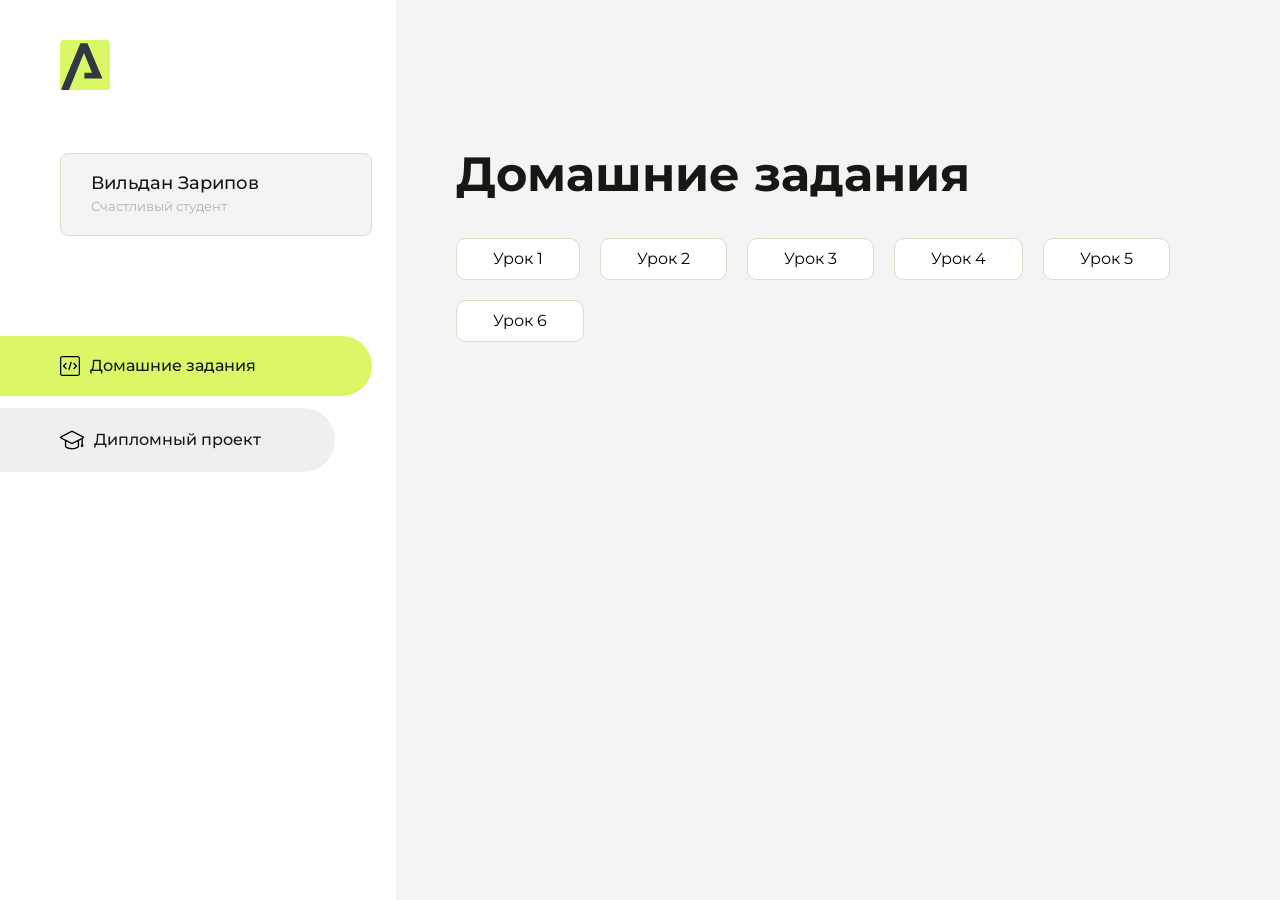
==== index.html @ 75080d0e "Update index.html" ====
<!DOCTYPE html>
<html lang="en">
<head>
    <meta charset="UTF-8">
    <meta name="viewport" content="width=device-width, initial-scale=1.0">
    <title>Домашняя работа</title>
    <link rel="shortcut icon" href="src/logo.ico" type="image/x-icon">
    <link rel="preconnect" href="https://fonts.googleapis.com">
    <link rel="preconnect" href="https://fonts.gstatic.com" crossorigin>
    <link href="https://fonts.googleapis.com/css2?family=Montserrat:wght@400;500;700&family=Rubik:wght@500&display=swap"
          rel="stylesheet">
    <link rel="stylesheet" href="src/style.css">
</head>
<body id="body">
<div class="overlay" id="overlay"></div>
<div class="layout">
    <div class="burger" id="burger">
        <svg viewBox="0 0 24 24" fill="none" xmlns="http://www.w3.org/2000/svg">
            <g id="SVGRepo_bgCarrier" stroke-width="0"></g>
            <g id="SVGRepo_tracerCarrier" stroke-linecap="round" stroke-linejoin="round"></g>
            <g id="SVGRepo_iconCarrier">
                <path d="M4 18L20 18" stroke="#DAF765" stroke-width="2" stroke-linecap="round"></path>
                <path d="M4 12L20 12" stroke="#DAF765" stroke-width="2" stroke-linecap="round"></path>
                <path d="M4 6L20 6" stroke="#DAF765" stroke-width="2" stroke-linecap="round"></path>
            </g>
        </svg>
    </div>
    <aside class="sidebar" id="sidebar">
        <div class="sidebar__inner">
            <div class="logo">
                <svg width="50" height="50" viewBox="0 0 50 50" fill="none" xmlns="http://www.w3.org/2000/svg">
                    <g clip-path="url(#clip0_513_74730)">
                        <path d="M46.17 -0.257004H3.83C1.57281 -0.257004 -0.257 1.57281 -0.257 3.83V46.17C-0.257 48.4272 1.57281 50.257 3.83 50.257H46.17C48.4272 50.257 50.257 48.4272 50.257 46.17V3.83C50.257 1.57281 48.4272 -0.257004 46.17 -0.257004Z"
                              fill="#DAF765"/>
                        <path d="M24.375 38.4H42.461L27.441 3.1585H20.4355C20.4355 3.1585 6.7895 35.881 1.1945 49.294C2.015 50.0275 3.0945 50.257 3.6945 50.257H8.8445L23.954 13.07L32.0465 32.8285H24.375V38.4Z"
                              fill="#323843"/>
                    </g>
                    <defs>
                        <clipPath id="clip0_513_74730">
                            <rect width="50" height="50" fill="white"/>
                        </clipPath>
                    </defs>
                </svg>
            </div>
            <div class="sidebar__user">
                <div class="sidebar__name">Вильдан Зарипов</div>
                <div class="sidebar__text">Счастливый студент</div>
            </div>
            <div class="sidebar__tabs">
                <div class="sidebar__item">
                    <button class="sidebar__button active" id="tasks">
                        <svg xmlns="http://www.w3.org/2000/svg" width="20" height="20" viewBox="0 0 20 20" fill="none">
                            <g clip-path="url(#clip0_704_74543)">
                                <path d="M17.7083 20H2.29167C1.0275 20 0 18.9725 0 17.7083V2.29167C0 1.0275 1.0275 0 2.29167 0H17.7083C18.9725 0 20 1.0275 20 2.29167V17.7083C20 18.9725 18.9725 20 17.7083 20ZM2.29167 1.25C1.7175 1.25 1.25 1.7175 1.25 2.29167V17.7083C1.25 18.2825 1.7175 18.75 2.29167 18.75H17.7083C18.2825 18.75 18.75 18.2825 18.75 17.7083V2.29167C18.75 1.7175 18.2825 1.25 17.7083 1.25H2.29167Z"
                                      fill="black"/>
                                <path d="M6.04167 13.125C5.88167 13.125 5.72167 13.0642 5.6 12.9417L3.1 10.4417C2.85583 10.1975 2.85583 9.80167 3.1 9.5575L5.6 7.0575C5.84417 6.81333 6.24 6.81333 6.48417 7.0575C6.72833 7.30167 6.72833 7.6975 6.48417 7.94167L4.42583 10L6.48417 12.0583C6.72833 12.3025 6.72833 12.6983 6.48417 12.9425C6.36167 13.0642 6.20167 13.125 6.04167 13.125Z"
                                      fill="black"/>
                                <path d="M8.95833 14.1667C8.9 14.1667 8.84 14.1583 8.78167 14.1417C8.45083 14.0442 8.26083 13.6967 8.35833 13.3658L10.4417 6.28251C10.5392 5.95084 10.8892 5.76417 11.2175 5.85917C11.5483 5.95667 11.7383 6.30417 11.6408 6.63501L9.5575 13.7183C9.47833 13.9908 9.22833 14.1667 8.95833 14.1667Z"
                                      fill="black"/>
                                <path d="M13.9583 13.125C13.7983 13.125 13.6383 13.0642 13.5167 12.9417C13.2725 12.6975 13.2725 12.3017 13.5167 12.0575L15.575 9.99916L13.5167 7.94083C13.2725 7.69666 13.2725 7.30083 13.5167 7.05666C13.7608 6.81249 14.1567 6.81249 14.4008 7.05666L16.9008 9.55666C17.145 9.80083 17.145 10.1967 16.9008 10.4408L14.4008 12.9408C14.2783 13.0642 14.1183 13.125 13.9583 13.125Z"
                                      fill="black"/>
                            </g>
                            <defs>
                                <clipPath id="clip0_704_74543">
                                    <rect width="20" height="20" fill="white"/>
                                </clipPath>
                            </defs>
                        </svg>
                        <span>Домашние задания</span></button>
                </div>
                <div class="sidebar__item">
                    <button class="sidebar__button" id="diplom">
                        <svg xmlns="http://www.w3.org/2000/svg" width="24" height="24" viewBox="0 0 24 24" fill="none">
                            <g clip-path="url(#clip0_704_74553)">
                                <path d="M23.2628 10.5971C23.7176 10.365 24 9.90375 24 9.39337C24 8.883 23.7176 8.42175 23.2628 8.18962L12.6135 2.75362C12.2291 2.55824 11.7705 2.55787 11.3854 2.75399L0.736875 8.19C0.282375 8.42175 0 8.883 0 9.39337C0 9.90375 0.282375 10.365 0.736875 10.5971L4.89038 12.7177V18.2074C4.89038 19.8154 8.412 21.393 12 21.393C15.5884 21.393 19.1096 19.815 19.1096 18.2074V12.7174L21.4609 11.517V15.8017L20.901 17.2305C20.7409 17.6389 20.7934 18.0994 21.0405 18.4616C21.2876 18.8246 21.6979 19.041 22.1366 19.041C22.5754 19.041 22.9852 18.8246 23.2324 18.462C23.4795 18.099 23.532 17.6385 23.3719 17.2301L22.8124 15.8021V10.827L23.2628 10.5971ZM17.7623 18.1721C17.6198 18.6375 15.3491 20.0419 12 20.0419C8.65088 20.0419 6.38025 18.6375 6.2415 18.2074V12.3037L6.23887 12.3019C6.23812 12.057 6.1065 11.8207 5.87325 11.7019L1.3515 9.39337L12 3.95737L22.6489 9.39337L12 14.8294L5.87325 11.7019C5.54063 11.5331 4.6695 11.6674 4.5 12C4.33012 12.3322 4.55813 12.5479 4.89038 12.7177L11.3857 16.0331C11.5781 16.1314 11.7889 16.1805 12 16.1805C12.2107 16.1805 12.4222 16.1314 12.6146 16.0331L17.7593 13.407L17.7623 18.1721Z"
                                      fill="black"/>
                            </g>
                            <defs>
                                <clipPath id="clip0_704_74553">
                                    <rect width="24" height="24" fill="white"/>
                                </clipPath>
                            </defs>
                        </svg>
                        <span>Дипломный проект</span></button>
                </div>
            </div>
        </div>

    </aside>
    <div class="content">
        <div class="container">
            <div class="content__block" id="tasksBlock">
                <div class="content__title">Домашние задания</div>
                <ul class="content__list">
                    <li class="content__list-item">
                        <a href="HelloArokenR
                            u/index.html">Урок 1</a>
                    </li>
                    <li class="content__list-item">
                        <a href="Lesson2/index.html">Урок 2</a>
                    </li>
                    <li class="content__list-item">
                        <a href="Домашка/Calendar.html">Урок 3</a>
                    </li>

                    <li class="content__list-item">
                        <a href="HW/Form.html">Урок 4</a>
                    </li>

                     <li class="content__list-item">
                        <a href="HW/gym.html">Урок 5</a>
                    </li>
                     <li class="content__list-item">
                        <a href="flexbox/flex.html">Урок 6</a>
                    </li>
                    
                </ul>
            </div>
            <div class="content__block hidden" id="diplomBlock">
                <div class="content__title">Дипломный проект</div>
                <div class="content__list-diplom">
                    <a href="ПАПКА-С-НОМЕРОМ-УРОКА">Ссылка на ДЗ</a>
                </div>
                <div class="content__decor">
                    <div class="content__decor-text">Давай проверим, чему ты научился!</div>
                    <div class="content__decor-img">
                        <img src="src/decor.png" alt="decor">
                    </div>
                </div>
            </div>
        </div>
    </div>
</div>
<script src="src/index.js"></script>
</body>
</html>
---- src/style.css ----
*{padding: 0;margin: 0;border: 0;}
*,*:before,*:after{-webkit-box-sizing: border-box;box-sizing: border-box;}
:focus,:active{outline: none;}
a:focus,a:active{outline: none;}
nav,footer,header,aside{display: block;}
html,body{
    height:100%;width:100%;
    font-size:100%;line-height:1;-ms-text-size-adjust:100%;-moz-text-size-adjust:100%;-webkit-text-size-adjust:100%;}
input,button,textarea{font-family:inherit;}
input::-ms-clear{display: none;}
button{cursor: pointer;}
button::-moz-focus-inner{padding:0;border:0;}
a,a:visited{text-decoration: none;}
a:hover{text-decoration: none;}
ul li{list-style: none;}
img{vertical-align: top;}
h1,h2,h3,h4,h5,h6{font-size:inherit;font-weight: inherit;}
a{color:inherit;}



body {
    font-family: "Montserrat",SansSerif;
    color: black;
}

body.overflow {
    overflow: hidden;
}



.layout {
    display: -webkit-box;
    display: -ms-flexbox;
    display: flex;
    min-height: 100vh;
}

.sidebar {
    padding: 40px 24px 40px 0;
    -ms-flex-negative: 0;
    flex-shrink: 0;
    background-color: white;
}



.content {
    -webkit-box-flex: 1;
    -ms-flex-positive: 1;
    flex-grow: 1;
    background-color: #F4F4F4;
}

.container {
    display: -webkit-box;
    display: -ms-flexbox;
    display: flex;
    -webkit-box-orient: vertical;
    -webkit-box-direction: normal;
    -ms-flex-direction: column;
    flex-direction: column;
    -webkit-box-pack: center;
    -ms-flex-pack: center;
    justify-content: center;
    -webkit-box-align: center;
    -ms-flex-align: center;
    align-items: center;
    padding: 150px 60px 80px 60px;
}


.logo {
    margin-left: 60px;
    margin-bottom: 60px;
}

.sidebar__user {
    background-color: #F4F4F4;
    padding: 20px 30px;
    margin-left: 60px;
    margin-bottom: 100px;
    border-radius: 8px;
    border: 1px solid #DADEC9;
}

.sidebar__name {
    color:#161814;
    font-size: 18px;
    font-weight: 500;
    margin-bottom: 6px;
}

.sidebar__text {
    color: #AFB1A7;
    font-size: 13px;
    font-weight: 400;
    line-height: 130%; /* 16.9px */
}

.sidebar__item {
    width: 372px;
}

.sidebar__button {
    display: -webkit-box;
    display: -ms-flexbox;
    display: flex;
    -webkit-box-align: center;
    -ms-flex-align: center;
    align-items: center;
    gap: 10px;
    padding: 20px 60px;
    margin-bottom: 12px;
    border-radius: 0px 100px 100px 0px;
    -webkit-transition: all .5s;
    -o-transition: all .5s;
    transition: all .5s;
    cursor: pointer;
    width: 90%;
    color:#161814;
    font-size: 16px;
    font-weight: 500;
}

.sidebar__button.active , .sidebar__button:hover {
    width: 100%;
    background-color: #DAF765;
}


.content__title {
    color: #161814;
    font-size: 48px;
    font-weight: 700;
    margin-bottom: 40px;
}

.content__list {
    display: -webkit-box;
    display: -ms-flexbox;
    display: flex;
    -webkit-box-align: center;
    -ms-flex-align: center;
    align-items: center;
    -ms-flex-wrap: wrap;
    flex-wrap: wrap;
    gap: 20px;
}



.content__list-item  {
    cursor: pointer;
    padding: 12px 18px;
    background-color: #fff;
    border-radius: 10px;
    border: 1px solid #DADEC9;
    -webkit-transition: all .3s;
    -o-transition: all .3s;
    transition: all .3s;
}

.content__list-item:hover,.content__list-diplom:hover {
    background-color: #AFB1A7;
}

li a {
    padding: 12px 18px;

}


.content__list-diplom {
    -webkit-transition: all .3s;
    -o-transition: all .3s;
    transition: all .3s;
    display: inline-block;
    padding: 12px 18px;
    background-color: #fff;
    border-radius: 10px;
    border: 1px solid #DADEC9;
}

.content__decor {
    display: -webkit-box;
    display: -ms-flexbox;
    display: flex;
    -webkit-box-align: center;
    -ms-flex-align: center;
    align-items: center;
}

.content__decor-text {
    color:#BEDD44;
    font-size: 36px;
    font-weight: 700;
    line-height: 110%; /* 39.6px */
}

.content__block {
    max-width: 1200px;
}

.content__block.hidden {
    display: none;
}

.content__decor-img img{
    width: 100%;
}

.burger {
    display: none;
    padding: 5px;
    position: fixed;
    top: 3%;
    right: 7%;
    width: 40px;
    height: 40px;
    background-color: #161814;
    border-radius: 50%;
    z-index: 10;
    border: 1px solid #DAF765;
}

@media (max-width: 768px) {
    .burger {
        display: block;
    }

    .sidebar {
        -webkit-transition: all .3s;
        -o-transition: all .3s;
        transition: all .3s;
        -webkit-transform: translateX(-100%);
        -ms-transform: translateX(-100%);
        transform: translateX(-100%);
        position: fixed;
        top: 0;
        left: 0;
        bottom: 0;
        z-index: 5;
    }

    .sidebar.show {
        -webkit-transform: translateX(0%);
        -ms-transform: translateX(0%);
        transform: translateX(0%);
    }

    .overlay {
        opacity: 0;
        pointer-events: none;
        -webkit-transition: all .3s;
        -o-transition: all .3s;
        transition: all .3s;
        position: absolute;
        top: 0;
        right: 0;
        left: 0;
        bottom: 0;
        z-index: 3;
        background-color: #000000e0;
    }

    .overlay.show {
        opacity: 1;
        pointer-events: all;
    }

    .container {
        padding: 40px 20px;
        min-height: 100%;
    }

    .content__decor {
        margin-top: 20px;
        -webkit-box-orient: vertical;
        -webkit-box-direction: normal;
        -ms-flex-direction: column;
        flex-direction: column;
    }
}

@media (max-width: 400px) {
    .sidebar__user {
        margin-left: 0;
    }
}
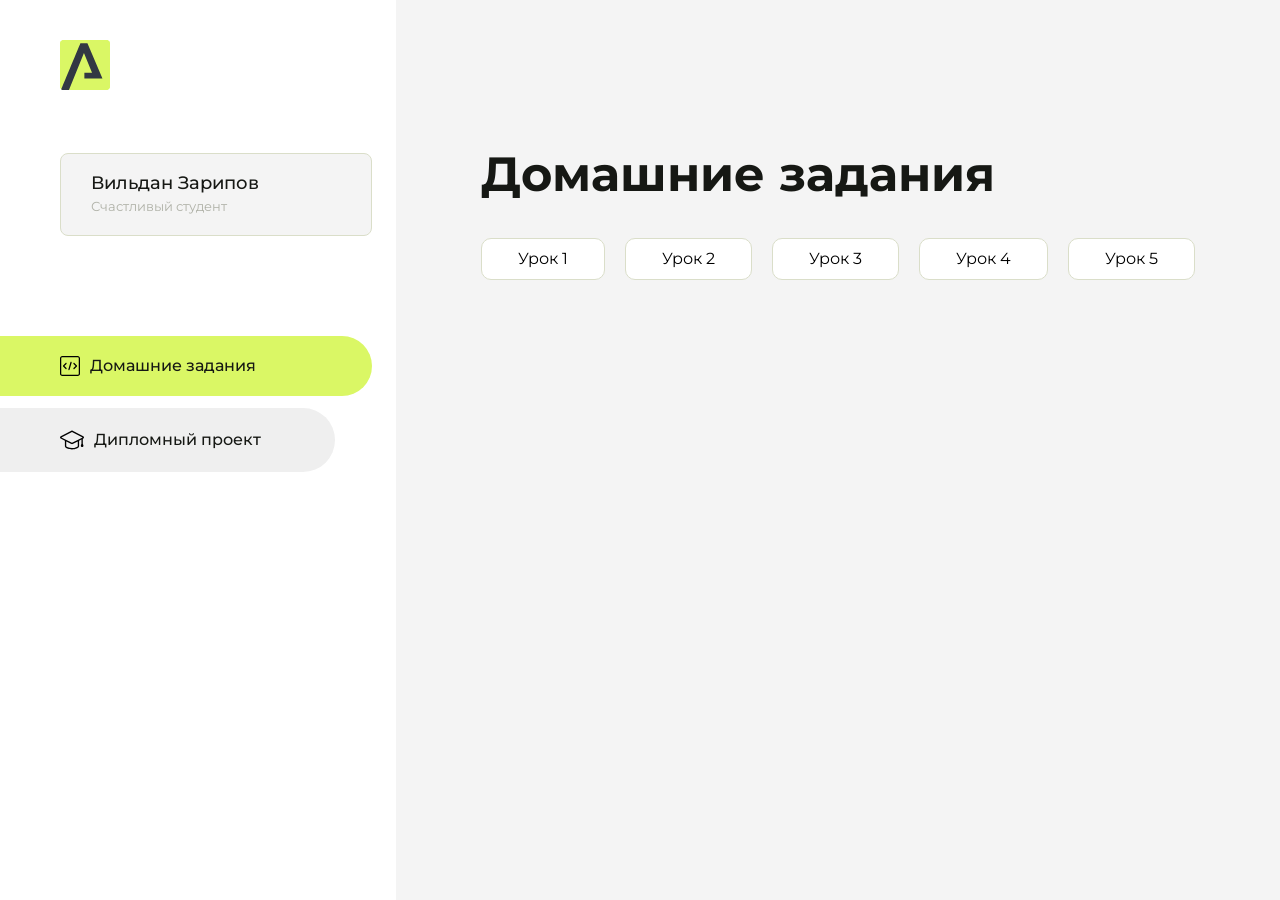
==== commit 2bfb06bb: "Update index.html" ====
--- a/index.html
+++ b/index.html
@@ -110,9 +110,7 @@
                      <li class="content__list-item">
                         <a href="HW/gym.html">Урок 5</a>
                     </li>
-                     <li class="content__list-item">
-                        <a href="flexbox/flex.html">Урок 6</a>
-                    </li>
+                
                     
                 </ul>
             </div>
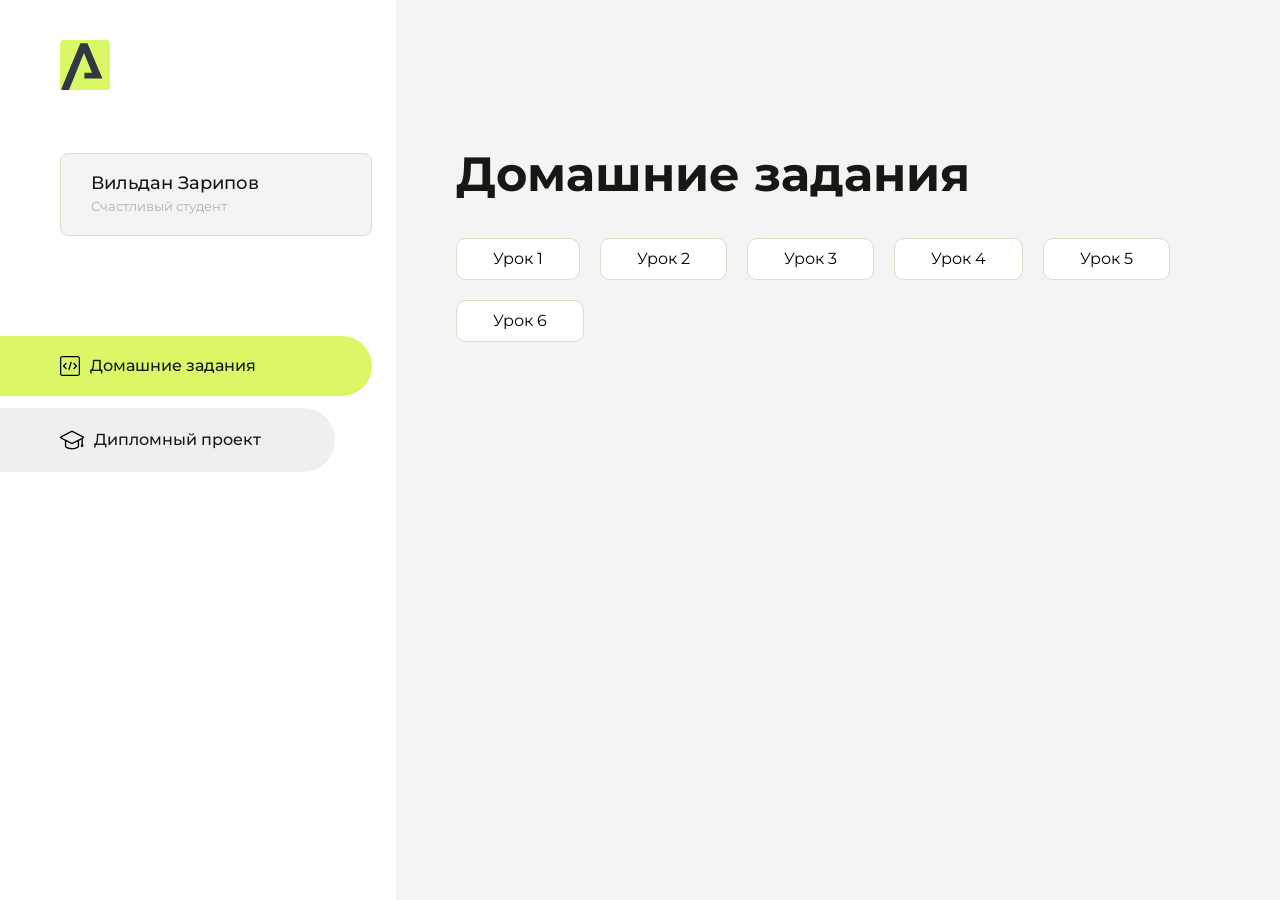
==== commit 0fd958b8: "Update index.html" ====
--- a/index.html
+++ b/index.html
@@ -110,7 +110,9 @@
                      <li class="content__list-item">
                         <a href="HW/gym.html">Урок 5</a>
                     </li>
-                
+                 <li class="content__list-item">
+                        <a href="flexbox/flex.html">Урок 6</a>
+                    </li>
                     
                 </ul>
             </div>
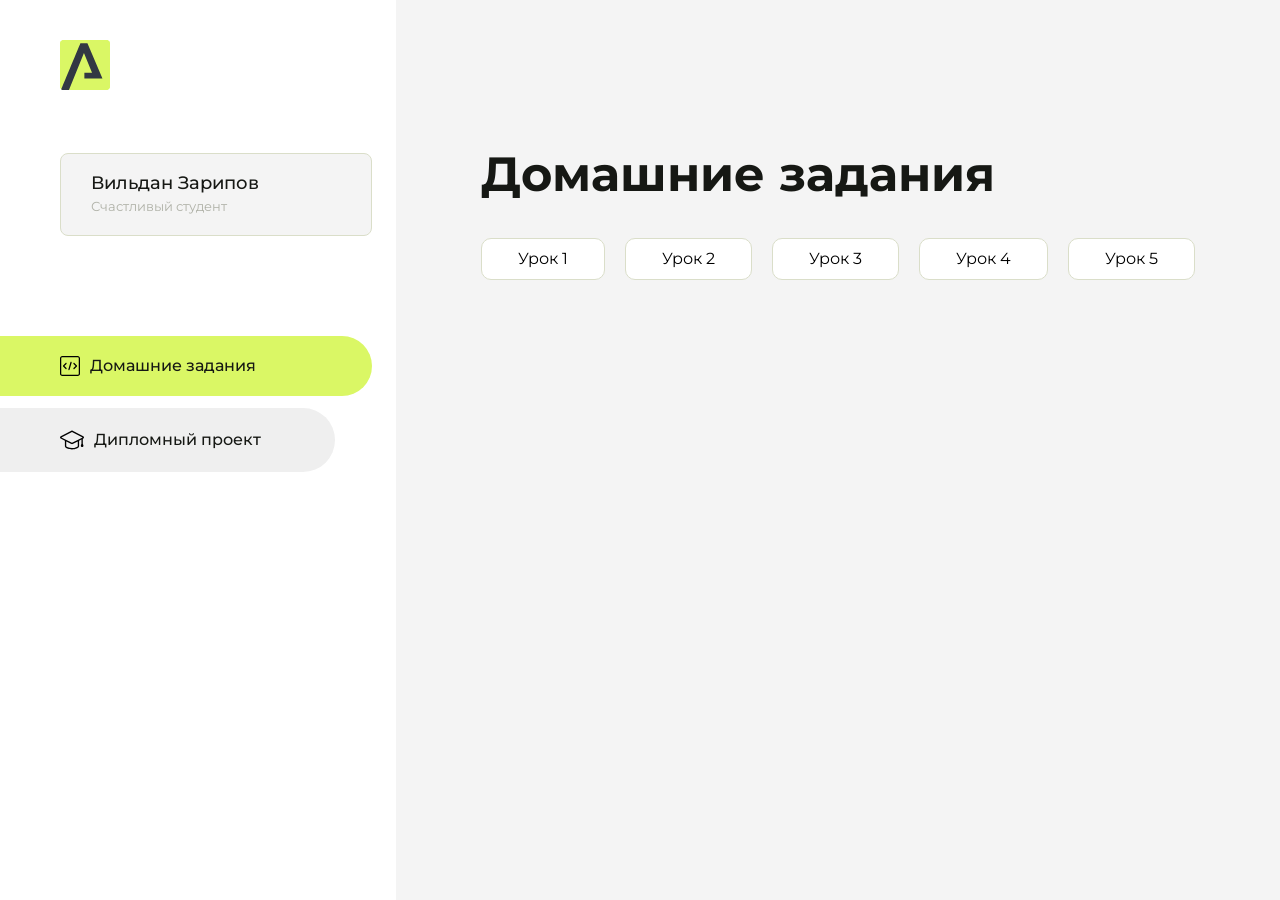
==== commit 89ac3cf7: "Update index.html" ====
--- a/index.html
+++ b/index.html
@@ -110,9 +110,7 @@
                      <li class="content__list-item">
                         <a href="HW/gym.html">Урок 5</a>
                     </li>
-                 <li class="content__list-item">
-                        <a href="flexbox/flex.html">Урок 6</a>
-                    </li>
+               
                     
                 </ul>
             </div>
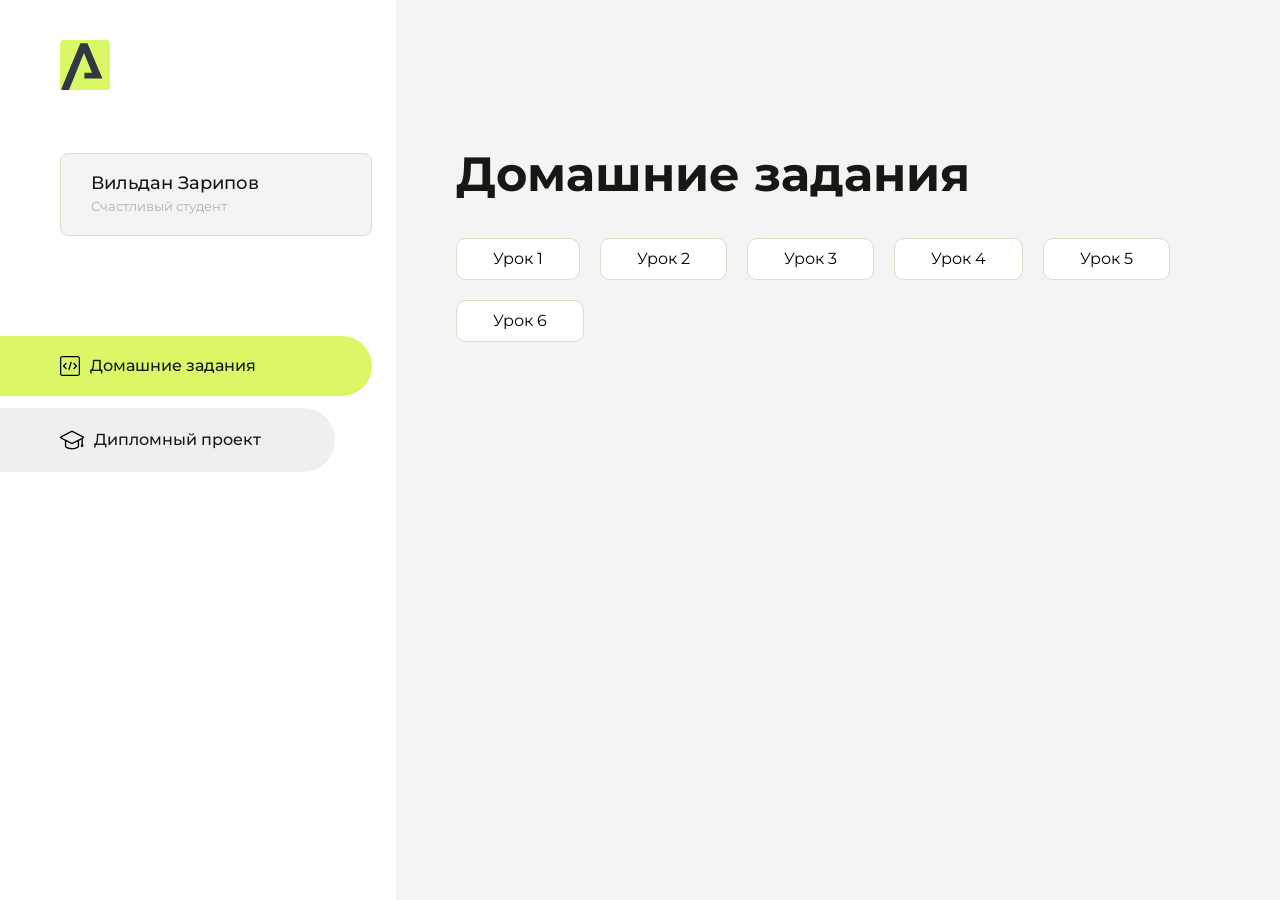
==== commit 952ad244: "Update index.html" ====
--- a/index.html
+++ b/index.html
@@ -110,7 +110,9 @@
                      <li class="content__list-item">
                         <a href="HW/gym.html">Урок 5</a>
                     </li>
-               
+                 <li class="content__list-item">
+                        <a href="flexbox2/flex.html">Урок 6</a>
+                    </li>
                     
                 </ul>
             </div>
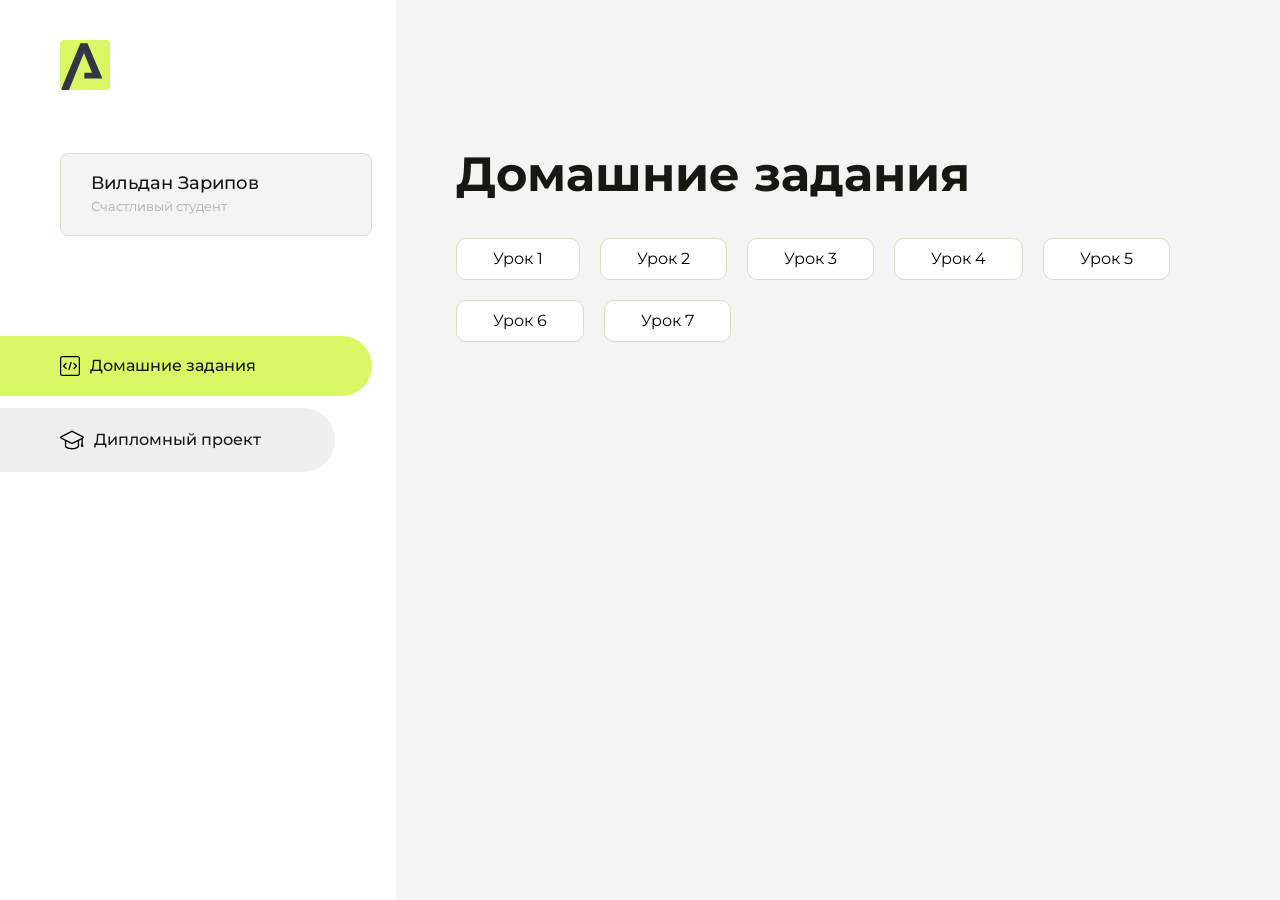
==== commit b36ed538: "Update index.html" ====
--- a/index.html
+++ b/index.html
@@ -113,6 +113,9 @@
                  <li class="content__list-item">
                         <a href="flexbox2/flex.html">Урок 6</a>
                     </li>
+                    <li class="content__list-item">
+                        <a href="project/article">Урок 7</a>
+                    </li>
                     
                 </ul>
             </div>
